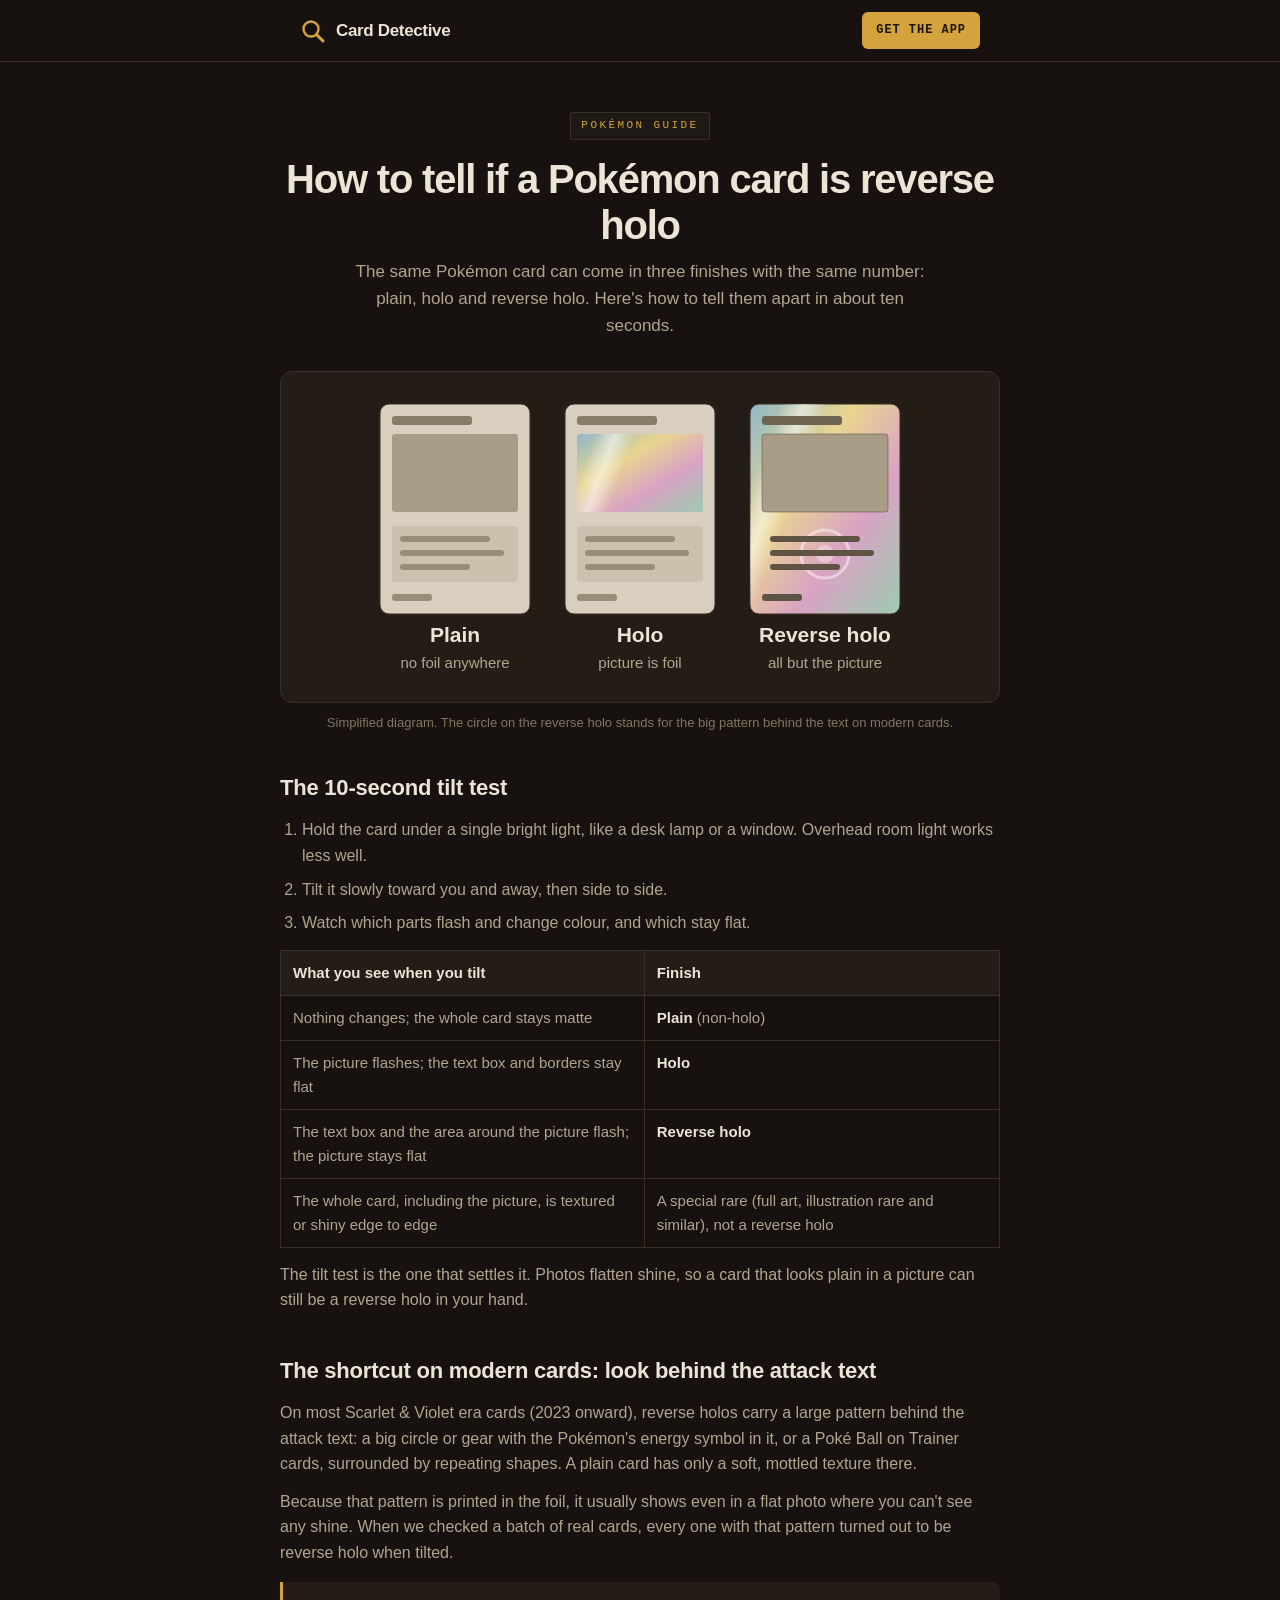
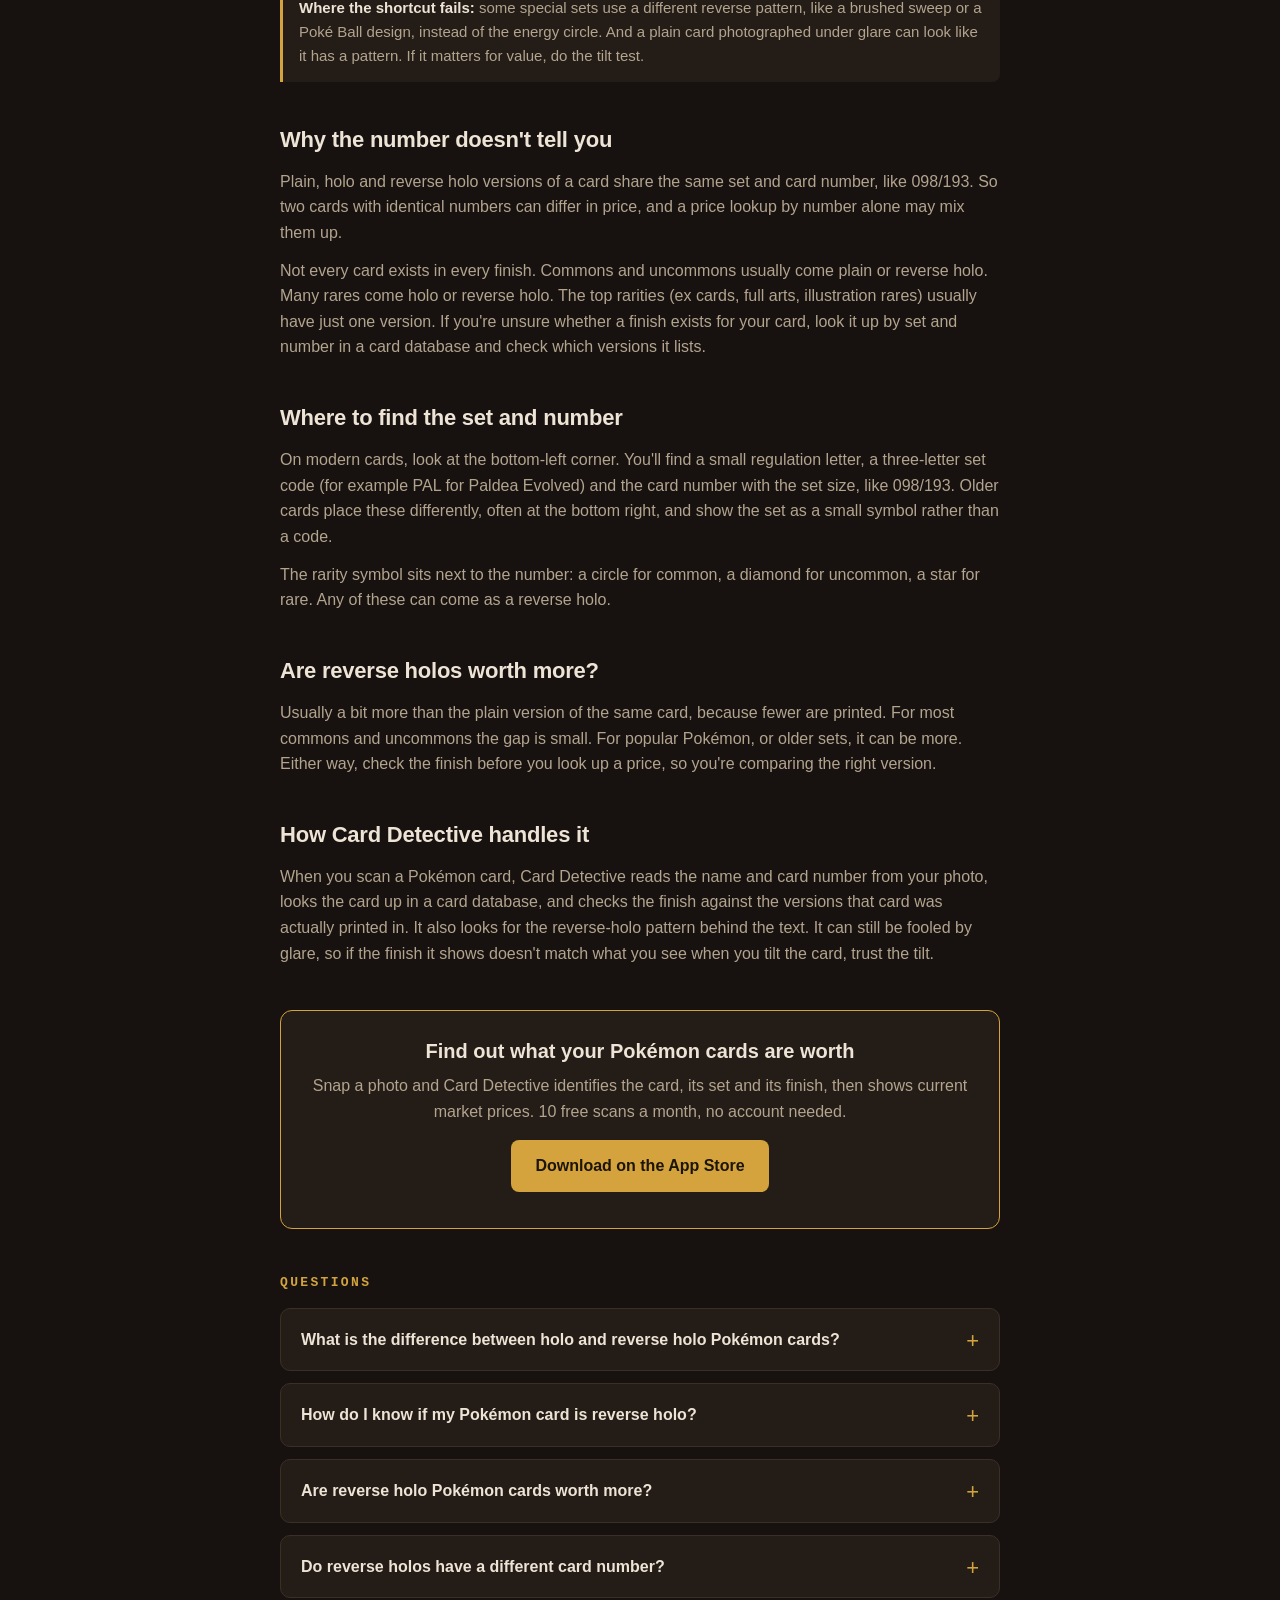
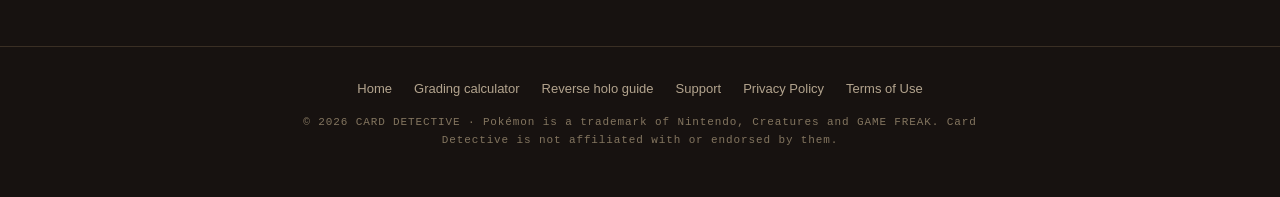
==== how-to-tell-reverse-holo-pokemon-card/index.html @ 892ae4c5 "How to tell if a Pokémon card is reverse holo: tilt test, SV-era pattern tell, finish/number guide, " ====
<!DOCTYPE html>
<html lang="en">
<head>
<meta charset="UTF-8">
<meta name="viewport" content="width=device-width, initial-scale=1.0">
<title>How to Tell if a Pokémon Card Is Reverse Holo, Holo or Non-Holo | Card Detective</title>
<meta name="description" content="Reverse holo, holo or plain? The 10-second tilt test, the pattern that gives away modern reverse holos even in a photo, and why the same card number can have three finishes.">
<link rel="canonical" href="https://carddetective.app/how-to-tell-reverse-holo-pokemon-card/">
<meta name="apple-itunes-app" content="app-id=6766113008">
<meta name="theme-color" content="#171210">
<link rel="icon" href="/favicon.svg" type="image/svg+xml">
<link rel="apple-touch-icon" href="/apple-touch-icon.png">
<meta property="og:type" content="article">
<meta property="og:title" content="How to tell if a Pokémon card is reverse holo">
<meta property="og:description" content="The tilt test, the modern reverse-holo pattern, and why it matters for value.">
<meta property="og:url" content="https://carddetective.app/how-to-tell-reverse-holo-pokemon-card/">
<meta property="og:site_name" content="Card Detective">
<meta property="og:image" content="https://carddetective.app/og.png">
<meta name="twitter:card" content="summary_large_image">
<meta name="twitter:image" content="https://carddetective.app/og.png">
<link rel="stylesheet" href="/site.css">
<script type="application/ld+json">
{
  "@context": "https://schema.org",
  "@type": "FAQPage",
  "mainEntity": [
    {
      "@type": "Question",
      "name": "What is the difference between holo and reverse holo Pokémon cards?",
      "acceptedAnswer": { "@type": "Answer", "text": "On a holo card the picture is shiny foil and the rest of the card is not. A reverse holo is the opposite: the picture is flat and the rest of the card, including the text box and borders inside the frame, is foil." }
    },
    {
      "@type": "Question",
      "name": "How do I know if my Pokémon card is reverse holo?",
      "acceptedAnswer": { "@type": "Answer", "text": "Hold it under a light and tilt it slowly. If the area around the picture shimmers and changes colour while the picture itself stays flat, it is a reverse holo. On Scarlet & Violet era cards you can often also see a large pattern, like a circle with an energy symbol or a Poké Ball, behind the attack text." }
    },
    {
      "@type": "Question",
      "name": "Are reverse holo Pokémon cards worth more?",
      "acceptedAnswer": { "@type": "Answer", "text": "Usually a little more than the plain version of the same card, because there are fewer of them. For most commons and uncommons the difference is small; for popular Pokémon it can be more. Since the number is the same, check the finish before you look up a price." }
    },
    {
      "@type": "Question",
      "name": "Do reverse holos have a different card number?",
      "acceptedAnswer": { "@type": "Answer", "text": "No. The plain, holo and reverse holo versions of a card share the same set and number, so the number alone can't tell you which one you have. You have to look at where the foil is." }
    }
  ]
}
</script>
<style>
  .wrap { max-width: 760px; }
  .lede { color: var(--ink-dim); font-size: 17px; max-width: 600px; margin: 0 auto; }
  .diagram { background: var(--bg-card); border: 1px solid var(--border); border-radius: 12px; padding: 22px 12px 18px; margin-bottom: 8px; }
  .diagram svg { display: block; width: 100%; height: auto; max-width: 560px; margin: 0 auto; }
  .diagram-note { font-size: 13px; color: var(--ink-mute); text-align: center; margin: 10px 0 36px; }
  .shine { animation: sweep 3.2s ease-in-out infinite; }
  @keyframes sweep { 0%,100% { transform: translateX(-60px); } 50% { transform: translateX(60px); } }
  @media (prefers-reduced-motion: reduce) { .shine { animation: none; } }
  .compare { width: 100%; border-collapse: collapse; margin: 14px 0; font-size: 15px; }
  .compare th, .compare td { border: 1px solid var(--border); padding: 10px 12px; text-align: left; vertical-align: top; }
  .compare th { background: var(--bg-card); color: var(--ink); font-weight: 700; }
  .compare td { color: var(--ink-dim); }
  .table-scroll { overflow-x: auto; }
  article h2 { font-size: 22px; letter-spacing: -0.01em; margin: 40px 0 12px; }
  article h2:first-child { margin-top: 0; }
  article p, article li { color: var(--ink-dim); font-size: 16px; }
  article p + p { margin-top: 12px; }
  article ol, article ul { padding-left: 22px; margin-top: 8px; }
  article li + li { margin-top: 8px; }
  article ul + p, article ol + p { margin-top: 14px; }
  article strong { color: var(--ink); }
  .callout { background: var(--bg-card); border-left: 3px solid var(--gold); border-radius: 0 8px 8px 0; padding: 14px 16px; margin: 16px 0; }
  .callout p { font-size: 15px; }
  .cta { background: var(--bg-card); border: 1px solid var(--gold); border-radius: 12px; padding: 24px 22px; text-align: center; margin: 44px 0; }
  .cta h2 { margin: 0 0 6px; font-size: 20px; }
  .cta p { color: var(--ink-dim); }
  .faq { margin-top: 14px; }
</style>
</head>
<body>
<nav aria-label="Main">
  <div class="nav-inner">
    <a class="brand" href="/" aria-label="Card Detective home">
      <svg width="26" height="26" viewBox="0 0 26 26" fill="none" aria-hidden="true">
        <circle cx="11" cy="11" r="7.5" stroke="#d4a33d" stroke-width="2.4"/>
        <line x1="16.6" y1="16.6" x2="23" y2="23" stroke="#d4a33d" stroke-width="3" stroke-linecap="round"/>
      </svg>
      Card Detective
    </a>
    <a class="nav-cta" href="https://apps.apple.com/app/apple-store/id6766113008?pt=128860059&amp;ct=web_holo_nav&amp;mt=8">GET THE APP</a>
  </div>
</nav>

<main class="wrap">
  <header class="page">
    <span class="tag">Pokémon Guide</span>
    <h1>How to tell if a Pokémon card is reverse holo</h1>
    <p class="lede">The same Pokémon card can come in three finishes with the same number: plain, holo and reverse holo. Here's how to tell them apart in about ten seconds.</p>
  </header>

  <div class="diagram">
    <svg viewBox="0 0 560 290" role="img" aria-labelledby="dg-title dg-desc">
      <title id="dg-title">Where the foil is on plain, holo and reverse holo cards</title>
      <desc id="dg-desc">Three card outlines. The plain card has no foil. The holo card has foil only in the picture window. The reverse holo card has foil everywhere except the picture window.</desc>
      <defs>
        <linearGradient id="foil" x1="0" y1="0" x2="1" y2="1">
          <stop offset="0" stop-color="#8fb8c9"/>
          <stop offset="0.35" stop-color="#e9d58f"/>
          <stop offset="0.65" stop-color="#d9a3c4"/>
          <stop offset="1" stop-color="#9ccbb0"/>
        </linearGradient>
        <linearGradient id="glint" x1="0" y1="0" x2="1" y2="0">
          <stop offset="0" stop-color="#fff" stop-opacity="0"/>
          <stop offset="0.5" stop-color="#fff" stop-opacity="0.55"/>
          <stop offset="1" stop-color="#fff" stop-opacity="0"/>
        </linearGradient>
        <clipPath id="c1"><rect x="20" y="10" width="150" height="210" rx="9"/></clipPath>
        <clipPath id="art2"><rect x="217" y="40" width="126" height="78" rx="3"/></clipPath>
        <clipPath id="c3"><rect x="390" y="10" width="150" height="210" rx="9"/></clipPath>
      </defs>
      <!-- card bodies -->
      <g font-family="-apple-system, Helvetica, Arial, sans-serif">
        <!-- 1 plain -->
        <rect x="20" y="10" width="150" height="210" rx="9" fill="#d8cfbf" stroke="#3a2f24"/>
        <rect x="32" y="40" width="126" height="78" rx="3" fill="#a99c86"/>
        <rect x="32" y="22" width="80" height="9" rx="3" fill="#8a7d68"/>
        <rect x="32" y="132" width="126" height="56" rx="3" fill="#cbc1af"/>
        <rect x="40" y="142" width="90" height="6" rx="3" fill="#9a8d77"/><rect x="40" y="156" width="104" height="6" rx="3" fill="#9a8d77"/><rect x="40" y="170" width="70" height="6" rx="3" fill="#9a8d77"/>
        <rect x="32" y="200" width="40" height="7" rx="3" fill="#9a8d77"/>
        <!-- 2 holo: art is foil -->
        <rect x="205" y="10" width="150" height="210" rx="9" fill="#d8cfbf" stroke="#3a2f24"/>
        <rect x="217" y="40" width="126" height="78" rx="3" fill="url(#foil)"/>
        <g clip-path="url(#art2)"><rect class="shine" x="250" y="30" width="40" height="100" fill="url(#glint)" transform="skewX(-20)"/></g>
        <rect x="217" y="22" width="80" height="9" rx="3" fill="#8a7d68"/>
        <rect x="217" y="132" width="126" height="56" rx="3" fill="#cbc1af"/>
        <rect x="225" y="142" width="90" height="6" rx="3" fill="#9a8d77"/><rect x="225" y="156" width="104" height="6" rx="3" fill="#9a8d77"/><rect x="225" y="170" width="70" height="6" rx="3" fill="#9a8d77"/>
        <rect x="217" y="200" width="40" height="7" rx="3" fill="#9a8d77"/>
        <!-- 3 reverse: everything but art is foil -->
        <rect x="390" y="10" width="150" height="210" rx="9" fill="url(#foil)" stroke="#3a2f24"/>
        <g clip-path="url(#c3)"><rect class="shine" x="425" y="0" width="46" height="240" fill="url(#glint)" transform="skewX(-20)"/></g>
        <circle cx="465" cy="160" r="24" fill="none" stroke="#fff" stroke-opacity="0.45" stroke-width="3"/>
        <circle cx="465" cy="160" r="9" fill="#fff" fill-opacity="0.35"/>
        <rect x="402" y="40" width="126" height="78" rx="3" fill="#a99c86" stroke="#3a2f24" stroke-opacity="0.4"/>
        <rect x="402" y="22" width="80" height="9" rx="3" fill="#6f6352"/>
        <rect x="410" y="142" width="90" height="6" rx="3" fill="#5f5444"/><rect x="410" y="156" width="104" height="6" rx="3" fill="#5f5444"/><rect x="410" y="170" width="70" height="6" rx="3" fill="#5f5444"/>
        <rect x="402" y="200" width="40" height="7" rx="3" fill="#5f5444"/>
        <!-- labels -->
        <text x="95" y="248" text-anchor="middle" font-size="21" font-weight="700" fill="#ede4d6">Plain</text>
        <text x="95" y="274" text-anchor="middle" font-size="15" fill="#b3a48e">no foil anywhere</text>
        <text x="280" y="248" text-anchor="middle" font-size="21" font-weight="700" fill="#ede4d6">Holo</text>
        <text x="280" y="274" text-anchor="middle" font-size="15" fill="#b3a48e">picture is foil</text>
        <text x="465" y="248" text-anchor="middle" font-size="21" font-weight="700" fill="#ede4d6">Reverse holo</text>
        <text x="465" y="274" text-anchor="middle" font-size="15" fill="#b3a48e">all but the picture</text>
      </g>
    </svg>
  </div>
  <p class="diagram-note">Simplified diagram. The circle on the reverse holo stands for the big pattern behind the text on modern cards.</p>

  <article>
    <h2>The 10-second tilt test</h2>
    <ol>
      <li>Hold the card under a single bright light, like a desk lamp or a window. Overhead room light works less well.</li>
      <li>Tilt it slowly toward you and away, then side to side.</li>
      <li>Watch which parts flash and change colour, and which stay flat.</li>
    </ol>
    <div class="table-scroll">
      <table class="compare">
        <thead><tr><th>What you see when you tilt</th><th>Finish</th></tr></thead>
        <tbody>
          <tr><td>Nothing changes; the whole card stays matte</td><td><strong>Plain</strong> (non-holo)</td></tr>
          <tr><td>The picture flashes; the text box and borders stay flat</td><td><strong>Holo</strong></td></tr>
          <tr><td>The text box and the area around the picture flash; the picture stays flat</td><td><strong>Reverse holo</strong></td></tr>
          <tr><td>The whole card, including the picture, is textured or shiny edge to edge</td><td>A special rare (full art, illustration rare and similar), not a reverse holo</td></tr>
        </tbody>
      </table>
    </div>
    <p>The tilt test is the one that settles it. Photos flatten shine, so a card that looks plain in a picture can still be a reverse holo in your hand.</p>

    <h2>The shortcut on modern cards: look behind the attack text</h2>
    <p>On most Scarlet &amp; Violet era cards (2023 onward), reverse holos carry a large pattern behind the attack text: a big circle or gear with the Pokémon's energy symbol in it, or a Poké Ball on Trainer cards, surrounded by repeating shapes. A plain card has only a soft, mottled texture there.</p>
    <p>Because that pattern is printed in the foil, it usually shows even in a flat photo where you can't see any shine. When we checked a batch of real cards, every one with that pattern turned out to be reverse holo when tilted.</p>
    <div class="callout">
      <p><strong>Where the shortcut fails:</strong> some special sets use a different reverse pattern, like a brushed sweep or a Poké Ball design, instead of the energy circle. And a plain card photographed under glare can look like it has a pattern. If it matters for value, do the tilt test.</p>
    </div>

    <h2>Why the number doesn't tell you</h2>
    <p>Plain, holo and reverse holo versions of a card share the same set and card number, like 098/193. So two cards with identical numbers can differ in price, and a price lookup by number alone may mix them up.</p>
    <p>Not every card exists in every finish. Commons and uncommons usually come plain or reverse holo. Many rares come holo or reverse holo. The top rarities (ex cards, full arts, illustration rares) usually have just one version. If you're unsure whether a finish exists for your card, look it up by set and number in a card database and check which versions it lists.</p>

    <h2>Where to find the set and number</h2>
    <p>On modern cards, look at the bottom-left corner. You'll find a small regulation letter, a three-letter set code (for example PAL for Paldea Evolved) and the card number with the set size, like 098/193. Older cards place these differently, often at the bottom right, and show the set as a small symbol rather than a code.</p>
    <p>The rarity symbol sits next to the number: a circle for common, a diamond for uncommon, a star for rare. Any of these can come as a reverse holo.</p>

    <h2>Are reverse holos worth more?</h2>
    <p>Usually a bit more than the plain version of the same card, because fewer are printed. For most commons and uncommons the gap is small. For popular Pokémon, or older sets, it can be more. Either way, check the finish before you look up a price, so you're comparing the right version.</p>

    <h2>How Card Detective handles it</h2>
    <p>When you scan a Pokémon card, Card Detective reads the name and card number from your photo, looks the card up in a card database, and checks the finish against the versions that card was actually printed in. It also looks for the reverse-holo pattern behind the text. It can still be fooled by glare, so if the finish it shows doesn't match what you see when you tilt the card, trust the tilt.</p>
  </article>

  <div class="cta">
    <h2>Find out what your Pokémon cards are worth</h2>
    <p>Snap a photo and Card Detective identifies the card, its set and its finish, then shows current market prices. 10 free scans a month, no account needed.</p>
    <a class="btn" href="https://apps.apple.com/app/apple-store/id6766113008?pt=128860059&amp;ct=web_holo_page&amp;mt=8">Download on the App Store</a>
  </div>

  <h2 class="sec">Questions</h2>
  <div class="faq">
    <details>
      <summary>What is the difference between holo and reverse holo Pokémon cards?</summary>
      <div class="a"><p>On a holo card the picture is shiny foil and the rest of the card is not. A reverse holo is the opposite: the picture is flat and the rest of the card, including the text box and borders inside the frame, is foil.</p></div>
    </details>
    <details>
      <summary>How do I know if my Pokémon card is reverse holo?</summary>
      <div class="a"><p>Hold it under a light and tilt it slowly. If the area around the picture shimmers and changes colour while the picture itself stays flat, it is a reverse holo. On Scarlet &amp; Violet era cards you can often also see a large pattern, like a circle with an energy symbol or a Poké Ball, behind the attack text.</p></div>
    </details>
    <details>
      <summary>Are reverse holo Pokémon cards worth more?</summary>
      <div class="a"><p>Usually a little more than the plain version of the same card, because there are fewer of them. For most commons and uncommons the difference is small; for popular Pokémon it can be more. Since the number is the same, check the finish before you look up a price.</p></div>
    </details>
    <details>
      <summary>Do reverse holos have a different card number?</summary>
      <div class="a"><p>No. The plain, holo and reverse holo versions of a card share the same set and number, so the number alone can't tell you which one you have. You have to look at where the foil is.</p></div>
    </details>
  </div>
</main>

<footer>
  <div class="wrap">
    <div class="foot-links">
      <a href="/">Home</a>
      <a href="/should-i-grade-my-card/">Grading calculator</a>
      <a href="/how-to-tell-reverse-holo-pokemon-card/">Reverse holo guide</a>
      <a href="/support/">Support</a>
      <a href="/privacy/">Privacy Policy</a>
      <a href="https://www.apple.com/legal/internet-services/itunes/dev/stdeula/">Terms of Use</a>
    </div>
    <p class="copyright">© 2026 CARD DETECTIVE · Pokémon is a trademark of Nintendo, Creatures and GAME FREAK. Card Detective is not affiliated with or endorsed by them.</p>
  </div>
</footer>
</body>
</html>
---- site.css ----
/* Shared by index.html (support) and privacy.html. Colours and type match the
   landing page (bchris97.github.io/card-detective-web) and the app. */
:root {
  --bg: #171210;
  --bg-raised: #1f1915;
  --bg-card: #241d17;
  --border: #3a2f24;
  --ink: #ede4d6;
  --ink-dim: #b3a48e;
  --ink-mute: #83755f;
  --gold: #d4a33d;
  --gold-bright: #eec25e;
  --mono: "SF Mono", "Menlo", "Consolas", "Liberation Mono", monospace;
  --sans: -apple-system, BlinkMacSystemFont, "Segoe UI", Roboto, Helvetica, Arial, sans-serif;
}
* { margin: 0; padding: 0; box-sizing: border-box; }
body {
  background: var(--bg);
  color: var(--ink);
  font-family: var(--sans);
  line-height: 1.6;
  -webkit-font-smoothing: antialiased;
}
a { color: var(--gold-bright); }
a:focus-visible, summary:focus-visible {
  outline: 3px solid var(--gold-bright);
  outline-offset: 3px;
  border-radius: 4px;
}
.wrap { max-width: 720px; margin: 0 auto; padding: 0 20px; }

/* Nav */
nav { border-bottom: 1px solid var(--border); background: rgba(23, 18, 16, 0.92); }
.nav-inner {
  display: flex; align-items: center; justify-content: space-between;
  padding: 12px 20px; max-width: 720px; margin: 0 auto;
}
.brand {
  display: flex; align-items: center; gap: 10px; font-weight: 800;
  letter-spacing: -0.02em; color: var(--ink); text-decoration: none; font-size: 17px;
}
.nav-cta {
  font-family: var(--mono); font-size: 12px; letter-spacing: 0.08em;
  background: var(--gold); color: #1c1508; text-decoration: none;
  padding: 9px 14px; border-radius: 6px; font-weight: 700; white-space: nowrap;
}
.nav-cta:hover { background: var(--gold-bright); }

/* Page header */
header.page { padding: 48px 0 32px; text-align: center; }
.tag {
  font-family: var(--mono); font-size: 11px; letter-spacing: 0.22em; text-transform: uppercase;
  color: var(--gold); border: 1px solid var(--border); background: var(--bg-raised);
  padding: 4px 10px; display: inline-block; border-radius: 2px;
}
header.page h1 { font-size: clamp(28px, 6vw, 40px); font-weight: 800; letter-spacing: -0.03em; line-height: 1.15; margin: 16px 0 10px; }
header.page p { color: var(--ink-dim); font-size: 17px; }
header.page p.updated { font-family: var(--mono); font-size: 12px; color: var(--ink-mute); letter-spacing: 0.06em; }

/* Contact card */
.contact {
  background: var(--bg-card); border: 1px solid var(--border); border-radius: 12px;
  padding: 24px 22px; text-align: center; margin-bottom: 40px;
}
.contact h2 { font-size: 19px; margin-bottom: 6px; }
.contact p { color: var(--ink-dim); font-size: 15px; }
.btn {
  display: inline-block; margin: 16px 0 12px; background: var(--gold); color: #1c1508;
  text-decoration: none; font-weight: 800; padding: 13px 24px; border-radius: 8px; font-size: 16px;
}
.btn:hover { background: var(--gold-bright); }
.address { font-family: var(--mono); font-size: 13px; color: var(--ink-mute); word-break: break-all; }

/* Section headings */
h2.sec {
  font-size: 13px; font-family: var(--mono); letter-spacing: 0.18em; text-transform: uppercase;
  color: var(--gold); margin: 0 0 14px;
}

/* FAQ */
.faq details { border: 1px solid var(--border); background: var(--bg-card); border-radius: 10px; margin-bottom: 12px; }
.faq summary {
  cursor: pointer; padding: 18px 44px 18px 20px; font-weight: 700; font-size: 16px;
  list-style: none; position: relative;
}
.faq summary::-webkit-details-marker { display: none; }
.faq summary::after { content: "+"; position: absolute; right: 20px; top: 14px; color: var(--gold); font-size: 22px; font-weight: 400; }
.faq details[open] summary::after { content: "–"; }
.faq .a { padding: 0 20px 18px; color: var(--ink-dim); font-size: 15px; }
.faq .a p + p { margin-top: 10px; }

/* Policy text */
.policy section {
  background: var(--bg-card); border: 1px solid var(--border); border-radius: 10px;
  padding: 22px 22px 18px; margin-bottom: 14px;
}
.policy h2 { font-size: 18px; margin-bottom: 10px; letter-spacing: -0.01em; }
.policy h3 { font-size: 15px; margin: 14px 0 4px; color: var(--ink); }
.policy p, .policy li { color: var(--ink-dim); font-size: 15px; }
.policy p + p { margin-top: 10px; }
.policy ul { padding-left: 20px; margin-top: 6px; }
.policy li + li { margin-top: 6px; }
.policy strong { color: var(--ink); }

/* Footer */
footer { border-top: 1px solid var(--border); margin-top: 48px; padding: 32px 0 48px; text-align: center; }
.foot-links { display: flex; gap: 22px; justify-content: center; flex-wrap: wrap; margin-bottom: 14px; }
.foot-links a { color: var(--ink-dim); font-size: 13px; text-decoration: none; }
.foot-links a:hover { color: var(--gold-bright); text-decoration: underline; }
.copyright { font-family: var(--mono); font-size: 11px; color: var(--ink-mute); letter-spacing: 0.08em; }
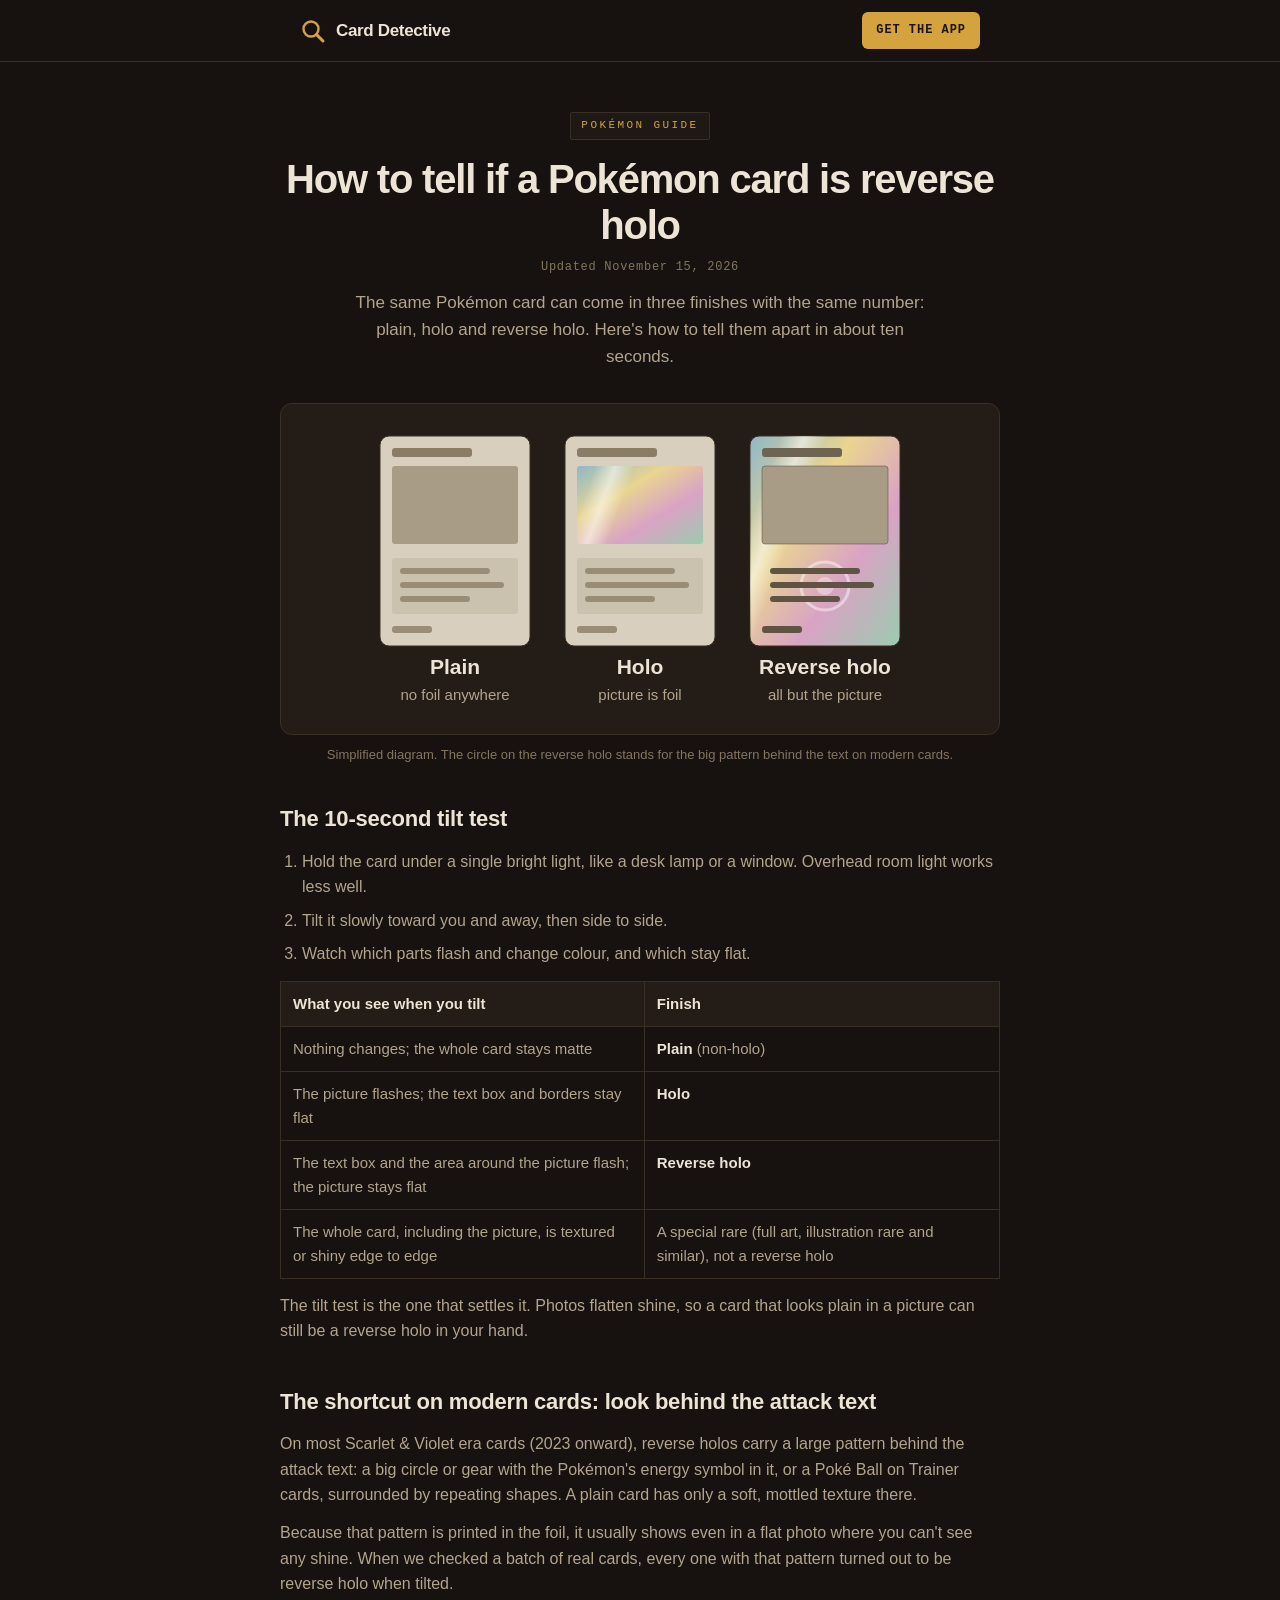
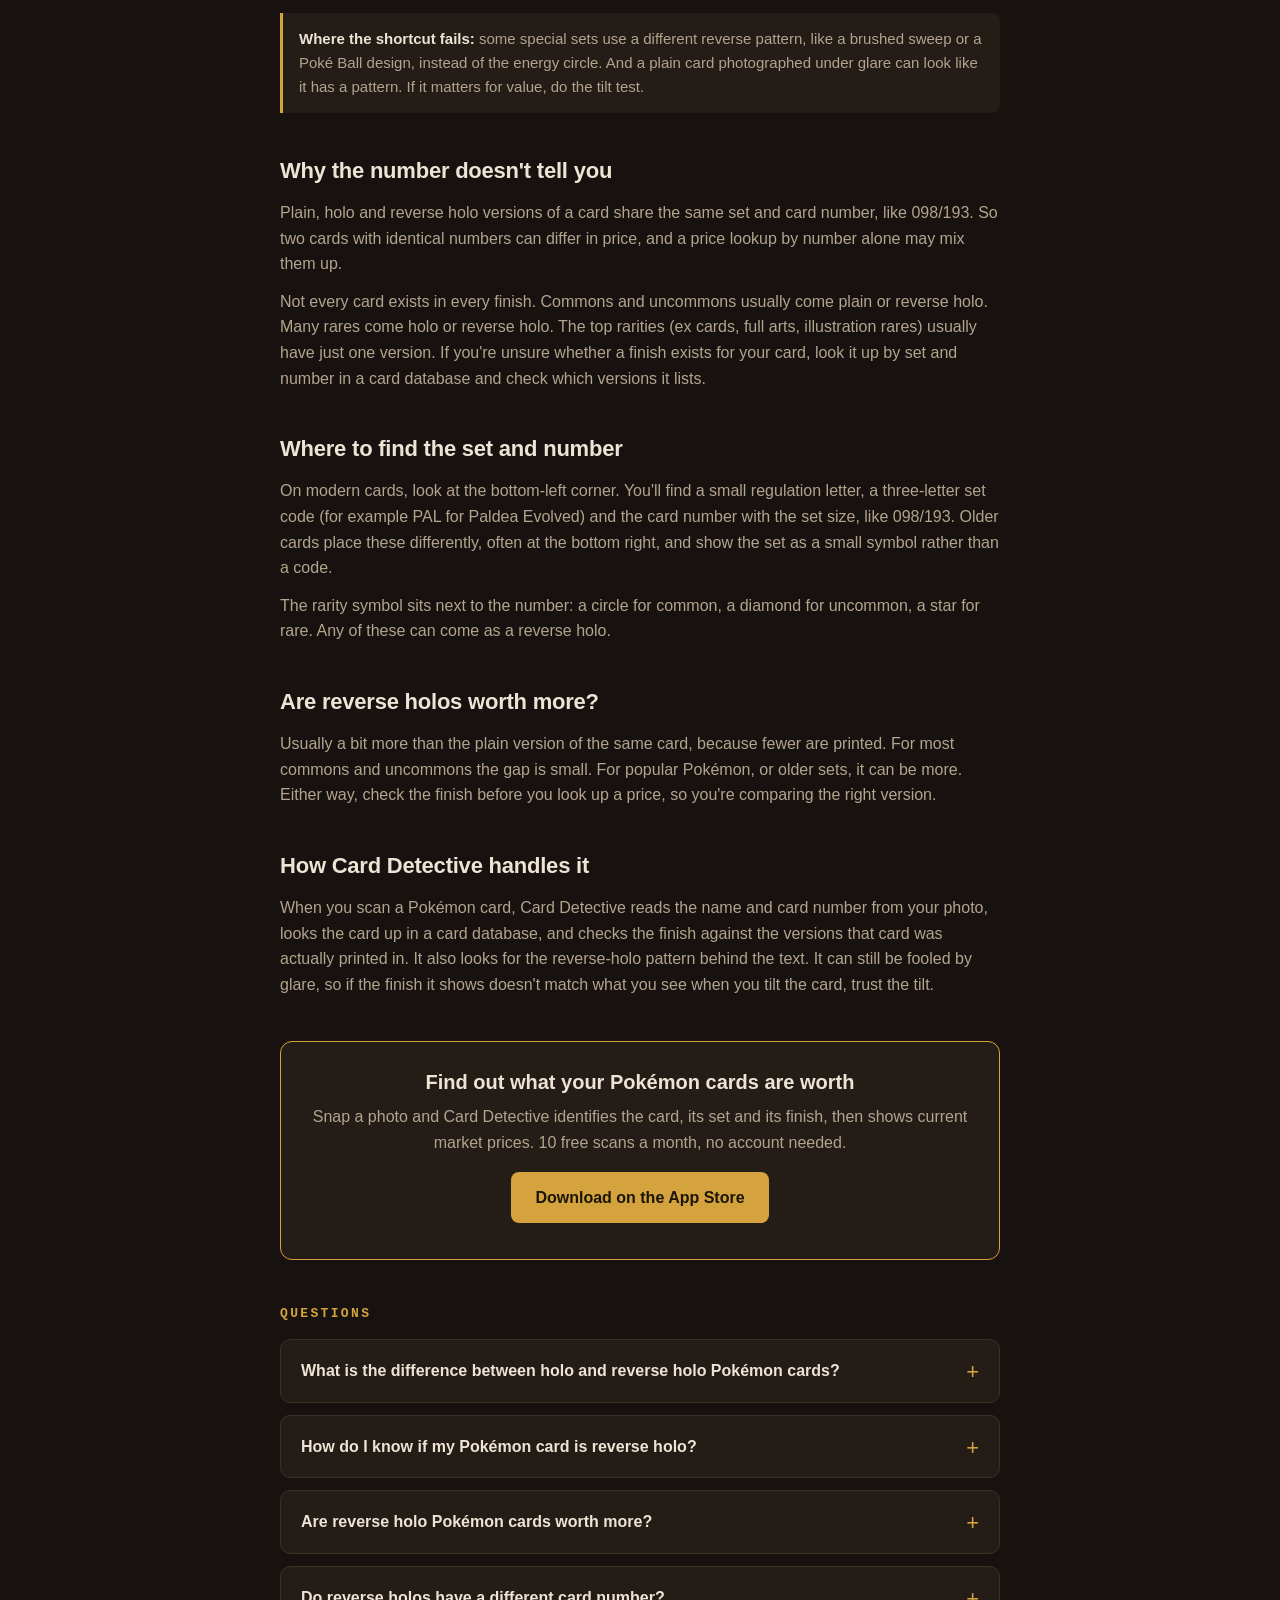
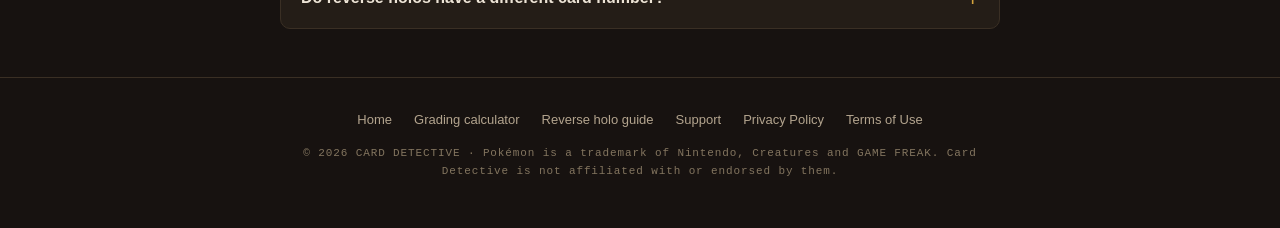
==== commit f62a5445: "SEO: titles <=60 chars, descriptions <=158, Article + Breadcrumb schema and visible updated dates on" ====
--- a/how-to-tell-reverse-holo-pokemon-card/index.html
+++ b/how-to-tell-reverse-holo-pokemon-card/index.html
@@ -3,8 +3,8 @@
 <head>
 <meta charset="UTF-8">
 <meta name="viewport" content="width=device-width, initial-scale=1.0">
-<title>How to Tell if a Pokémon Card Is Reverse Holo, Holo or Non-Holo | Card Detective</title>
-<meta name="description" content="Reverse holo, holo or plain? The 10-second tilt test, the pattern that gives away modern reverse holos even in a photo, and why the same card number can have three finishes.">
+<title>How to Tell If a Pokémon Card Is Reverse Holo or Holo</title>
+<meta name="description" content="Reverse holo, holo or plain? The 10-second tilt test, the pattern that gives away modern reverse holos in a photo, and why the card number can't tell you.">
 <link rel="canonical" href="https://carddetective.app/how-to-tell-reverse-holo-pokemon-card/">
 <meta name="apple-itunes-app" content="app-id=6766113008">
 <meta name="theme-color" content="#171210">
@@ -19,6 +19,30 @@
 <meta name="twitter:card" content="summary_large_image">
 <meta name="twitter:image" content="https://carddetective.app/og.png">
 <link rel="stylesheet" href="/site.css">
+<script type="application/ld+json">
+{
+  "@context": "https://schema.org",
+  "@type": "Article",
+  "headline": "How to tell if a Pokémon card is reverse holo",
+  "description": "Reverse holo, holo or plain? The 10-second tilt test, the pattern that gives away modern reverse holos in a photo, and why the card number can’t tell you.",
+  "image": "https://carddetective.app/og.png",
+  "datePublished": "2026-11-15",
+  "dateModified": "2026-11-15",
+  "mainEntityOfPage": "https://carddetective.app/how-to-tell-reverse-holo-pokemon-card/",
+  "author": { "@type": "Organization", "name": "Card Detective", "url": "https://carddetective.app/" },
+  "publisher": { "@type": "Organization", "name": "Card Detective", "url": "https://carddetective.app/", "logo": { "@type": "ImageObject", "url": "https://carddetective.app/apple-touch-icon.png" } }
+}
+</script>
+<script type="application/ld+json">
+{
+  "@context": "https://schema.org",
+  "@type": "BreadcrumbList",
+  "itemListElement": [
+    { "@type": "ListItem", "position": 1, "name": "Card Detective", "item": "https://carddetective.app/" },
+    { "@type": "ListItem", "position": 2, "name": "How to tell if a Pokémon card is reverse holo", "item": "https://carddetective.app/how-to-tell-reverse-holo-pokemon-card/" }
+  ]
+}
+</script>
 <script type="application/ld+json">
 {
   "@context": "https://schema.org",
@@ -95,7 +119,8 @@
   <header class="page">
     <span class="tag">Pokémon Guide</span>
     <h1>How to tell if a Pokémon card is reverse holo</h1>
-    <p class="lede">The same Pokémon card can come in three finishes with the same number: plain, holo and reverse holo. Here's how to tell them apart in about ten seconds.</p>
+    <p class="updated">Updated November 15, 2026</p>
+    <p class="lede" style="margin-top:12px">The same Pokémon card can come in three finishes with the same number: plain, holo and reverse holo. Here's how to tell them apart in about ten seconds.</p>
   </header>
 
   <div class="diagram">
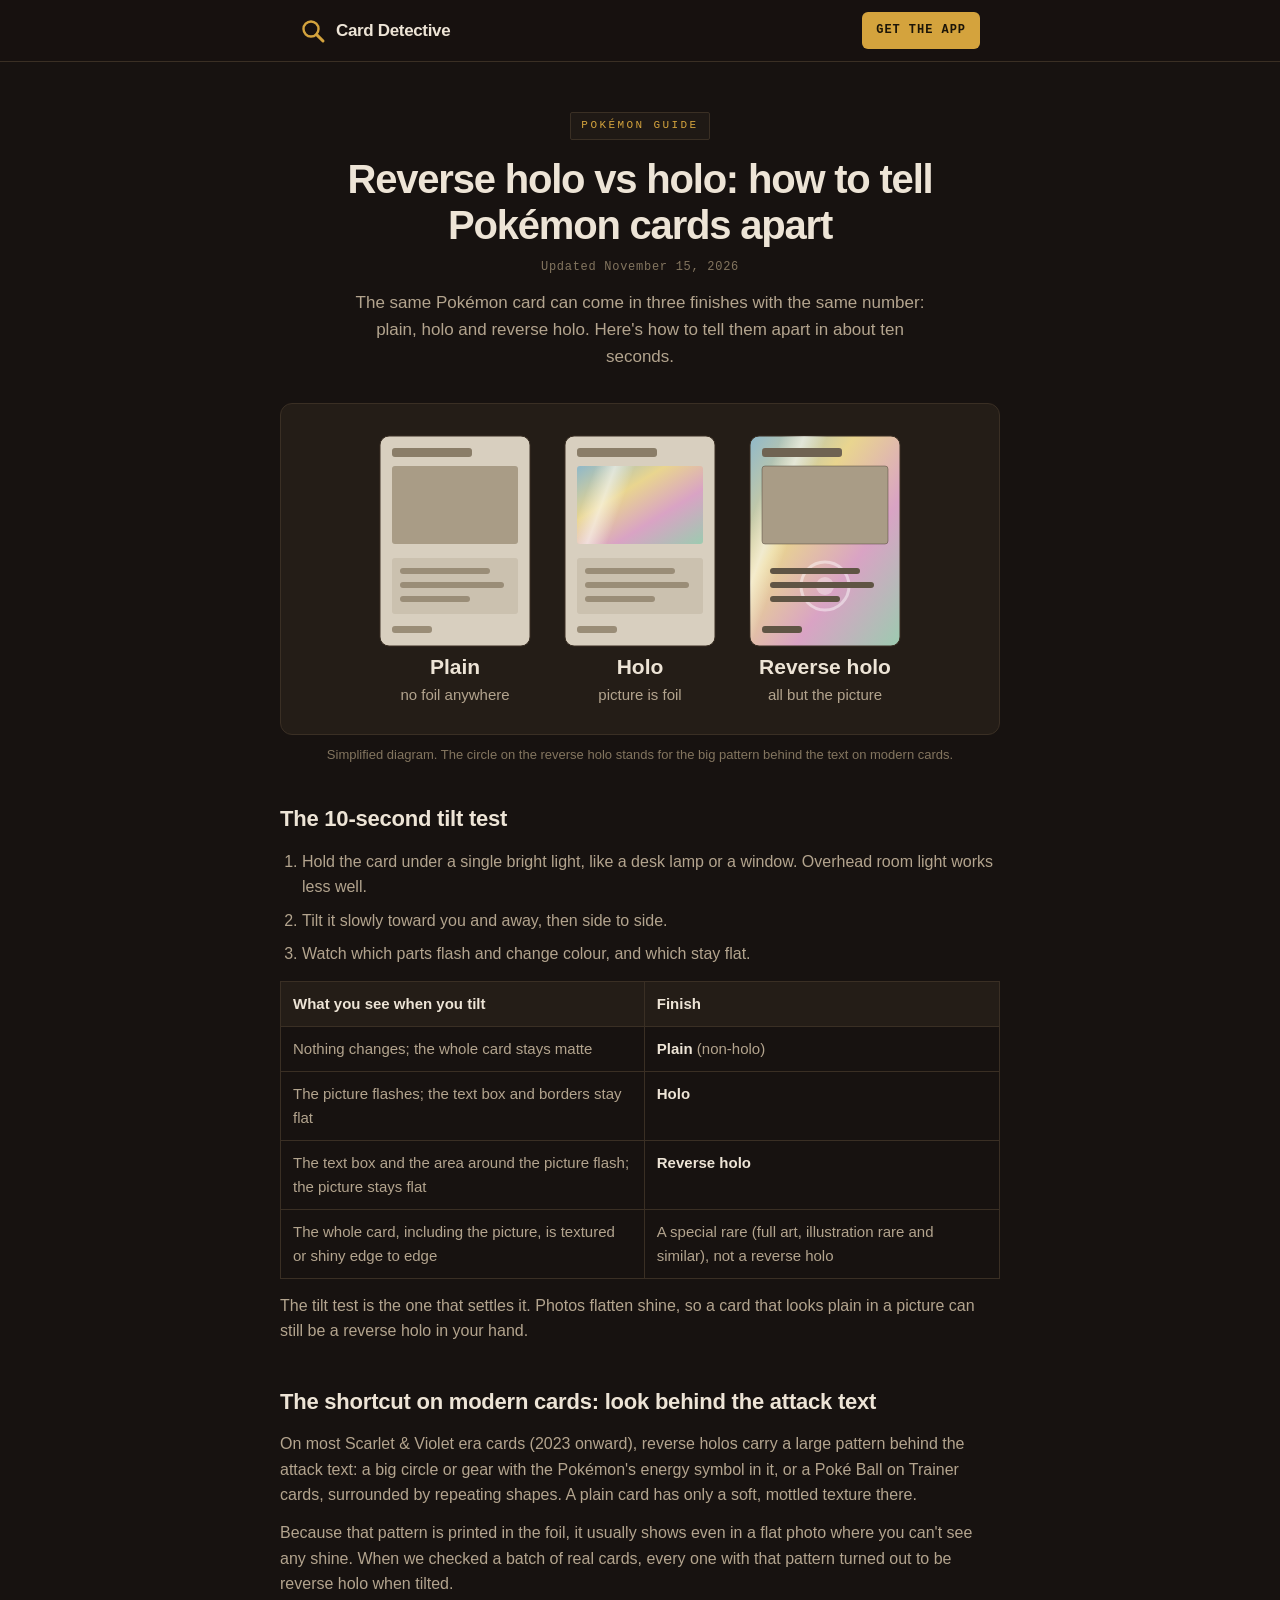
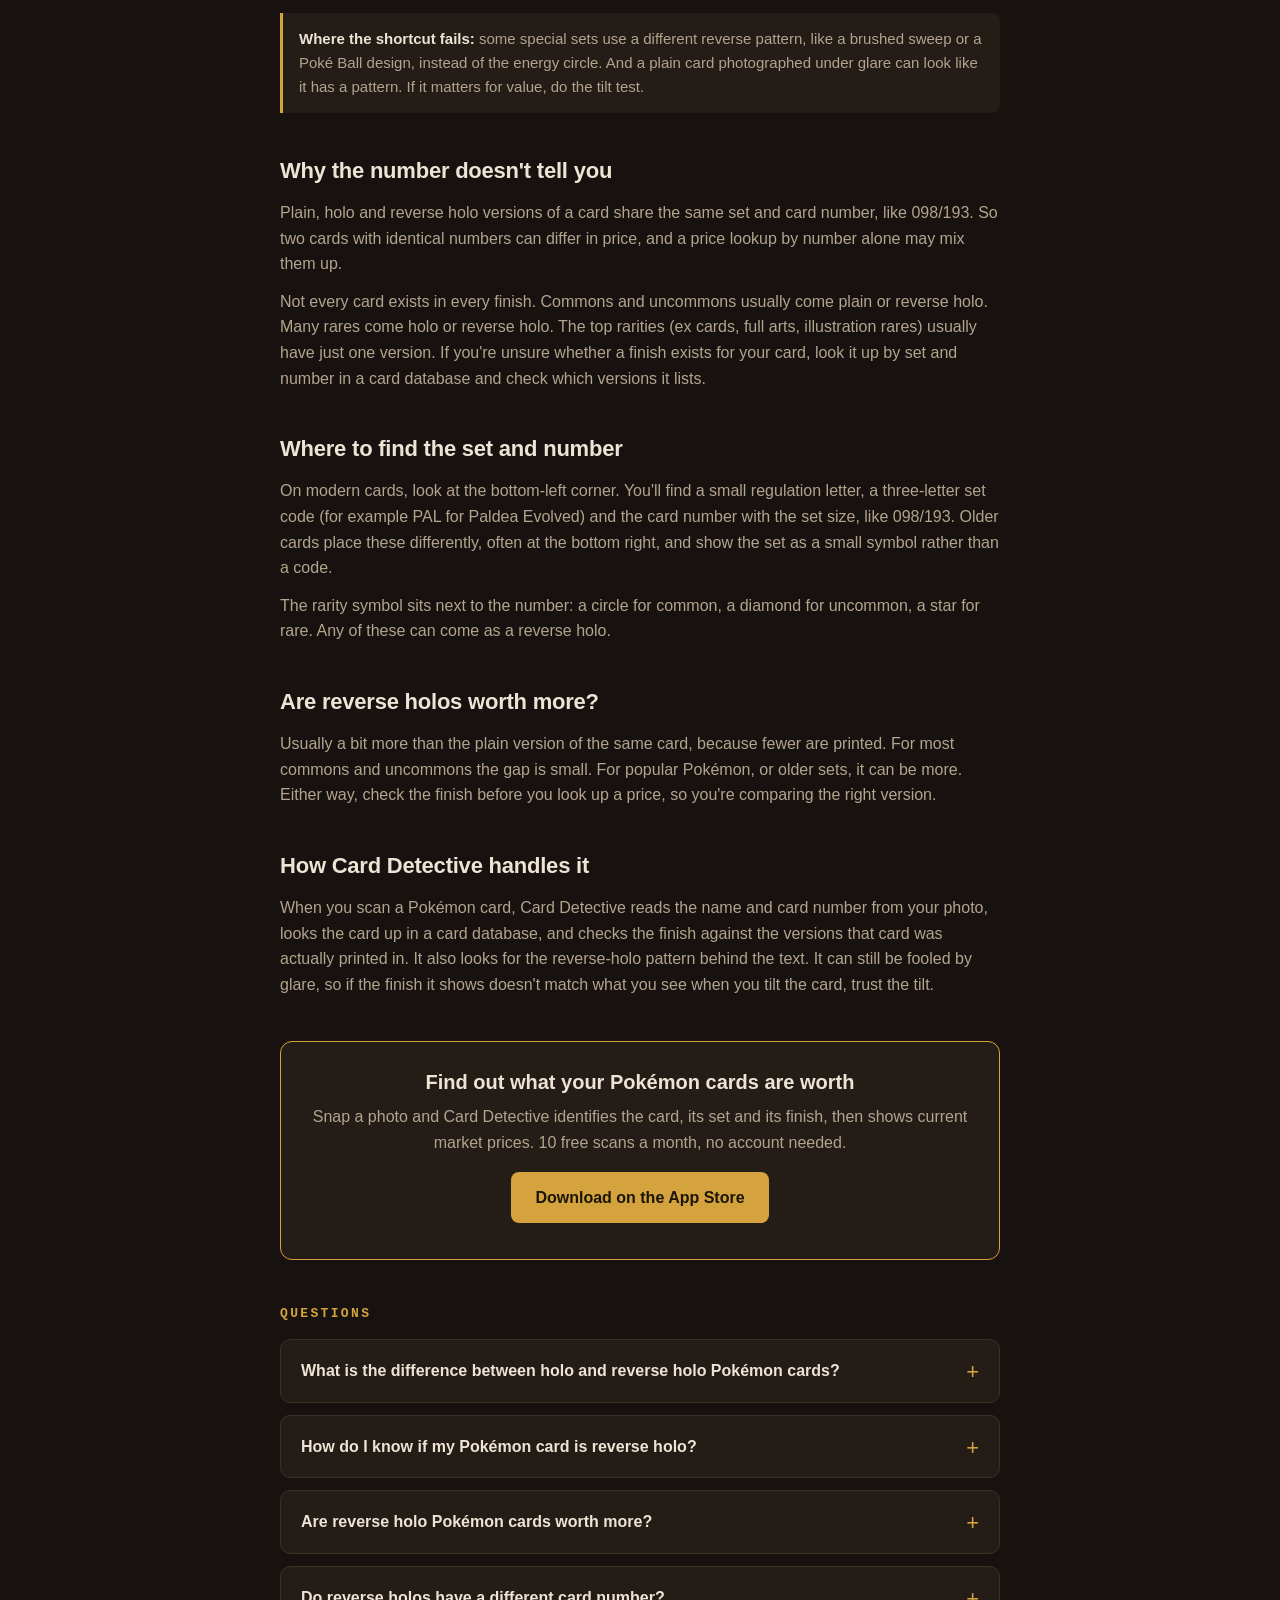
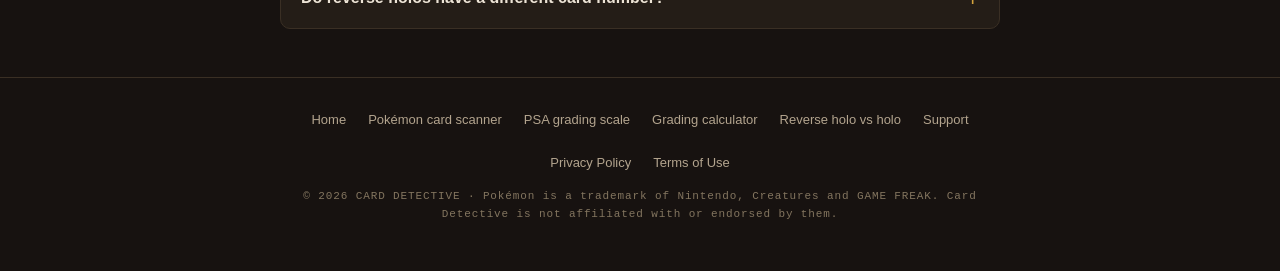
==== commit dc37e678: "Pokémon card scanner + PSA grading scale pages; reverse holo vs holo retitle; PSA-led grading title;" ====
--- a/how-to-tell-reverse-holo-pokemon-card/index.html
+++ b/how-to-tell-reverse-holo-pokemon-card/index.html
@@ -3,15 +3,15 @@
 <head>
 <meta charset="UTF-8">
 <meta name="viewport" content="width=device-width, initial-scale=1.0">
-<title>How to Tell If a Pokémon Card Is Reverse Holo or Holo</title>
-<meta name="description" content="Reverse holo, holo or plain? The 10-second tilt test, the pattern that gives away modern reverse holos in a photo, and why the card number can't tell you.">
+<title>Reverse Holo vs Holo: How to Tell Pokémon Cards Apart</title>
+<meta name="description" content="Reverse holo vs holo vs plain? The 10-second tilt test, the pattern that gives away modern reverse holos in a photo, and why the card number can't tell you.">
 <link rel="canonical" href="https://carddetective.app/how-to-tell-reverse-holo-pokemon-card/">
 <meta name="apple-itunes-app" content="app-id=6766113008">
 <meta name="theme-color" content="#171210">
 <link rel="icon" href="/favicon.svg" type="image/svg+xml">
 <link rel="apple-touch-icon" href="/apple-touch-icon.png">
 <meta property="og:type" content="article">
-<meta property="og:title" content="How to tell if a Pokémon card is reverse holo">
+<meta property="og:title" content="Reverse holo vs holo: how to tell Pokémon cards apart">
 <meta property="og:description" content="The tilt test, the modern reverse-holo pattern, and why it matters for value.">
 <meta property="og:url" content="https://carddetective.app/how-to-tell-reverse-holo-pokemon-card/">
 <meta property="og:site_name" content="Card Detective">
@@ -23,7 +23,7 @@
 {
   "@context": "https://schema.org",
   "@type": "Article",
-  "headline": "How to tell if a Pokémon card is reverse holo",
+  "headline": "Reverse holo vs holo: how to tell Pokémon cards apart",
   "description": "Reverse holo, holo or plain? The 10-second tilt test, the pattern that gives away modern reverse holos in a photo, and why the card number can’t tell you.",
   "image": "https://carddetective.app/og.png",
   "datePublished": "2026-11-15",
@@ -39,7 +39,7 @@
   "@type": "BreadcrumbList",
   "itemListElement": [
     { "@type": "ListItem", "position": 1, "name": "Card Detective", "item": "https://carddetective.app/" },
-    { "@type": "ListItem", "position": 2, "name": "How to tell if a Pokémon card is reverse holo", "item": "https://carddetective.app/how-to-tell-reverse-holo-pokemon-card/" }
+    { "@type": "ListItem", "position": 2, "name": "Reverse holo vs holo", "item": "https://carddetective.app/how-to-tell-reverse-holo-pokemon-card/" }
   ]
 }
 </script>
@@ -118,7 +118,7 @@
 <main class="wrap">
   <header class="page">
     <span class="tag">Pokémon Guide</span>
-    <h1>How to tell if a Pokémon card is reverse holo</h1>
+    <h1>Reverse holo vs holo: how to tell Pokémon cards apart</h1>
     <p class="updated">Updated November 15, 2026</p>
     <p class="lede" style="margin-top:12px">The same Pokémon card can come in three finishes with the same number: plain, holo and reverse holo. Here's how to tell them apart in about ten seconds.</p>
   </header>
@@ -254,8 +254,10 @@
   <div class="wrap">
     <div class="foot-links">
       <a href="/">Home</a>
+      <a href="/pokemon-card-scanner/">Pokémon card scanner</a>
+      <a href="/psa-grading-scale/">PSA grading scale</a>
       <a href="/should-i-grade-my-card/">Grading calculator</a>
-      <a href="/how-to-tell-reverse-holo-pokemon-card/">Reverse holo guide</a>
+      <a href="/how-to-tell-reverse-holo-pokemon-card/">Reverse holo vs holo</a>
       <a href="/support/">Support</a>
       <a href="/privacy/">Privacy Policy</a>
       <a href="https://www.apple.com/legal/internet-services/itunes/dev/stdeula/">Terms of Use</a>
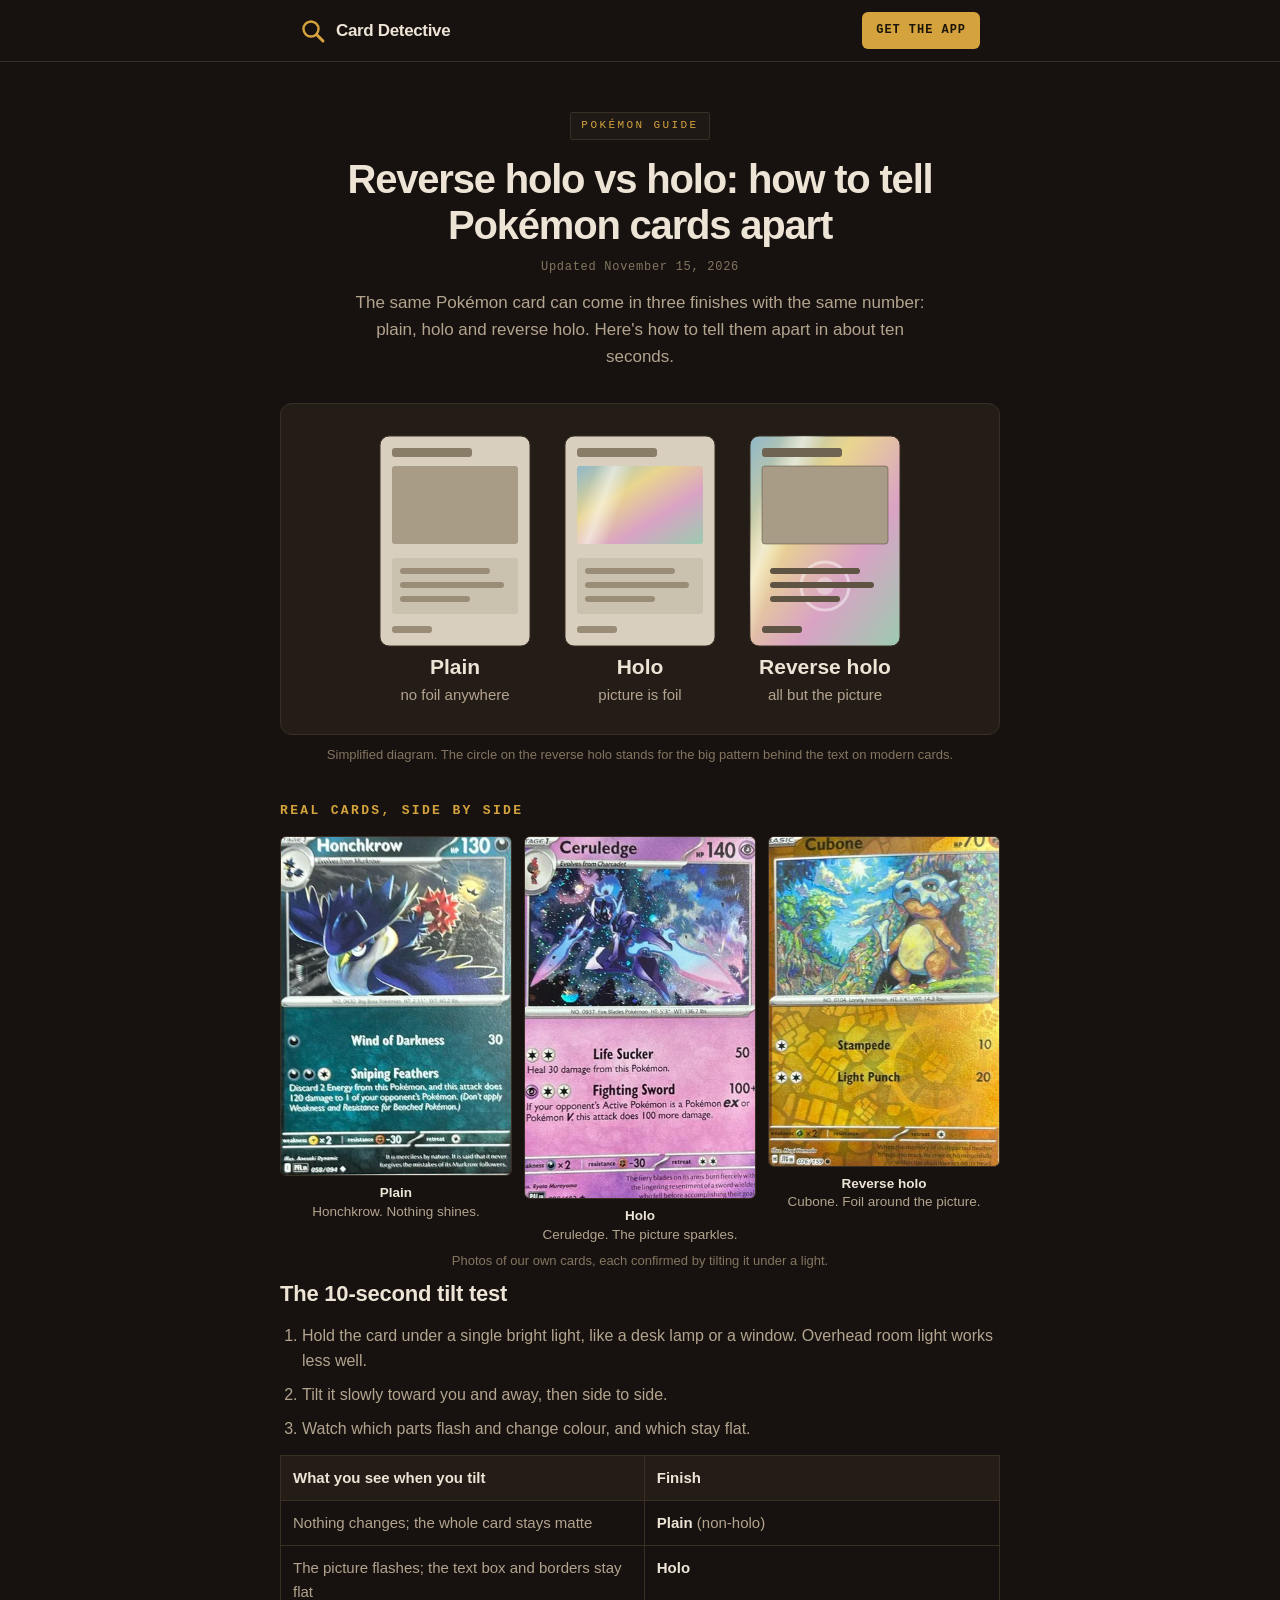
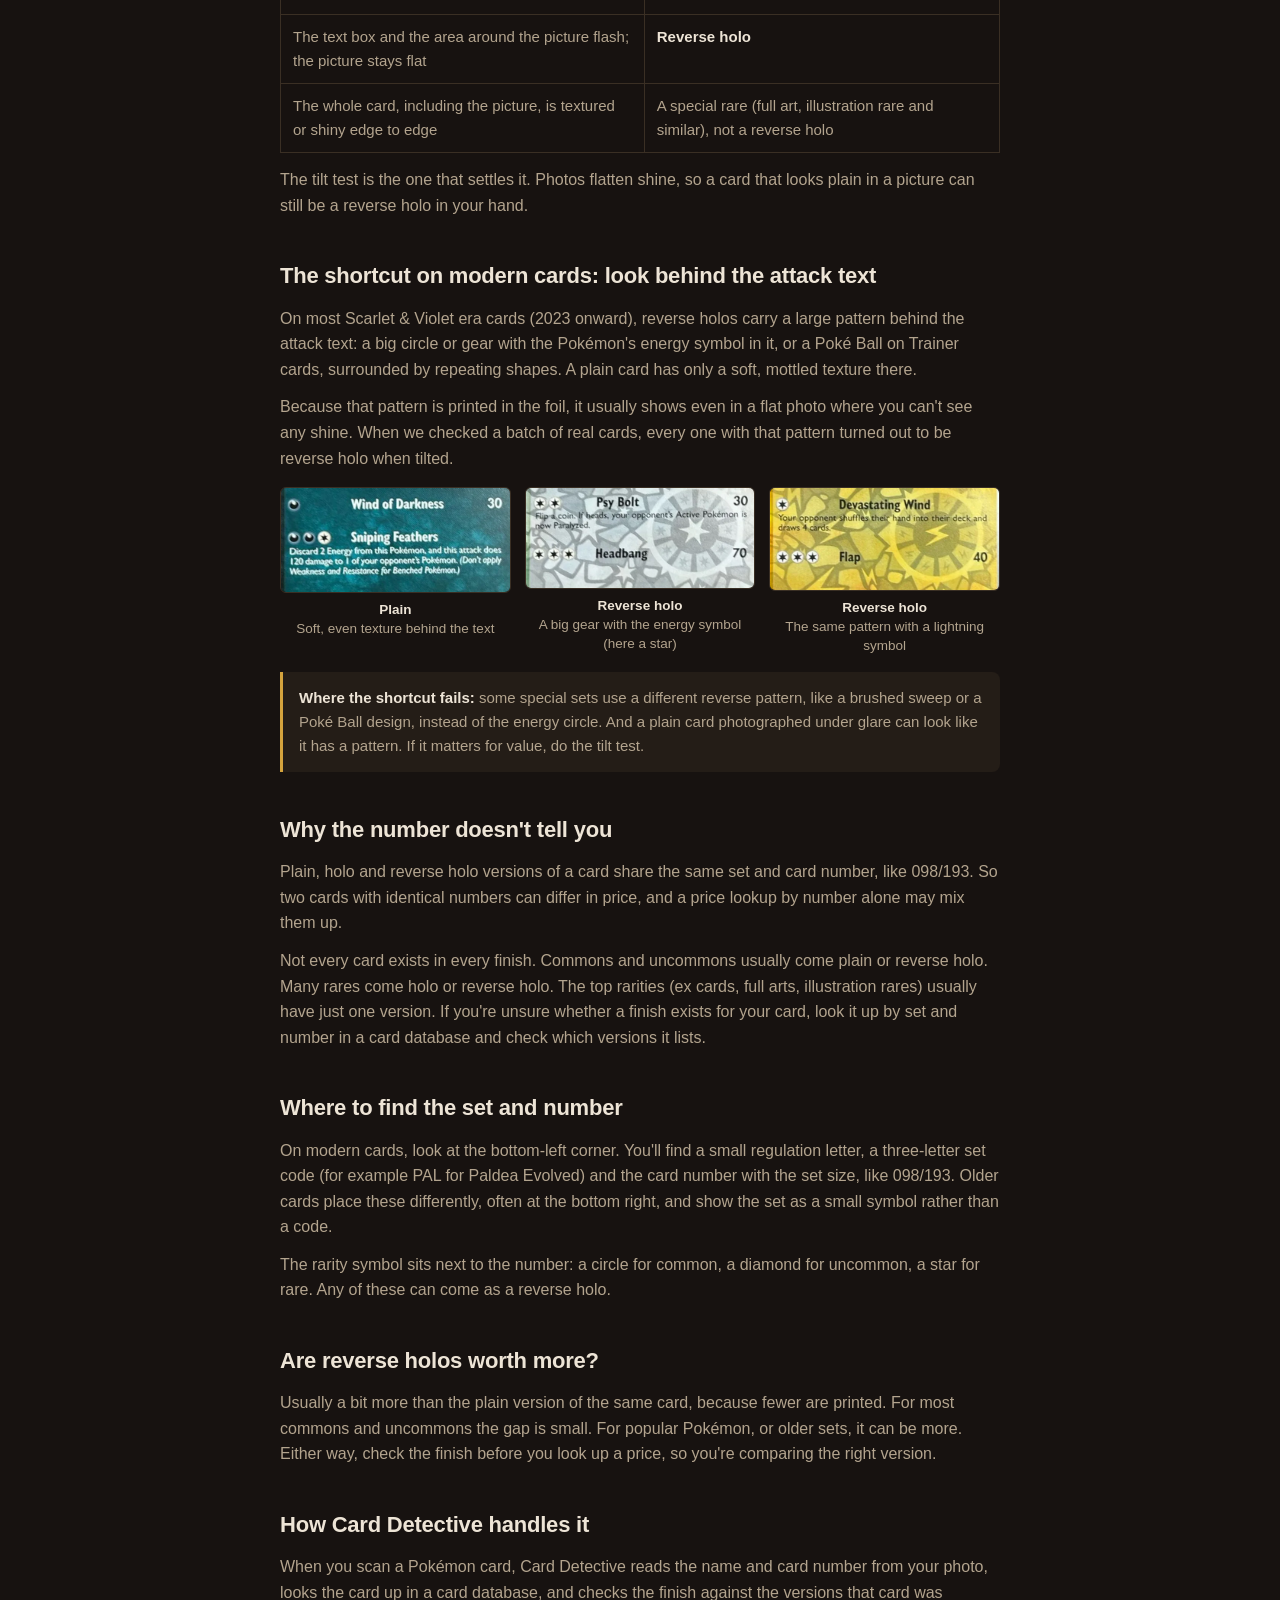
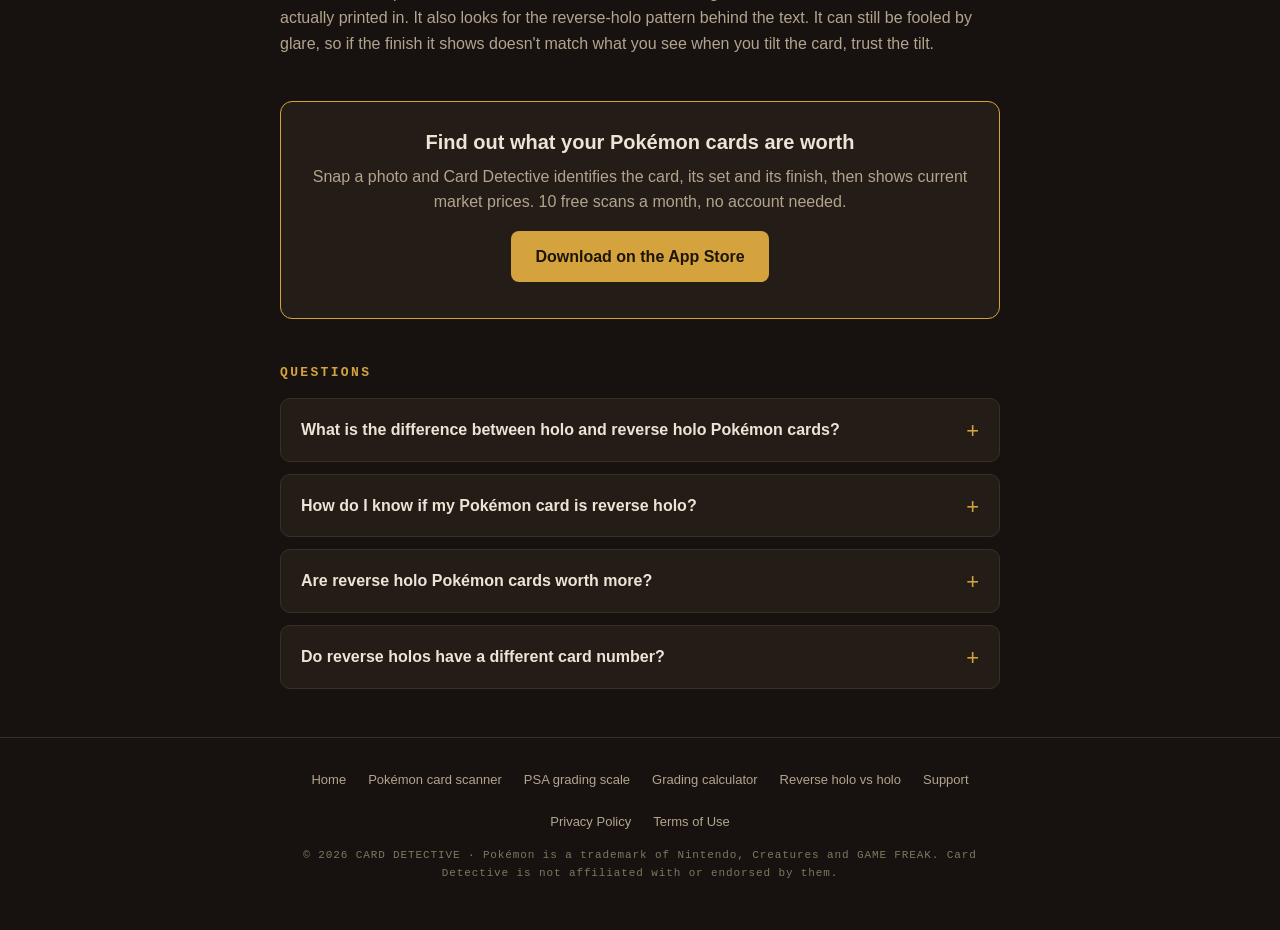
==== commit 21932ae2: "Reverse holo guide: real photos of our tilt-checked cards (plain/holo/reverse + text-box close-ups)," ====
--- a/how-to-tell-reverse-holo-pokemon-card/index.html
+++ b/how-to-tell-reverse-holo-pokemon-card/index.html
@@ -25,7 +25,7 @@
   "@type": "Article",
   "headline": "Reverse holo vs holo: how to tell Pokémon cards apart",
   "description": "Reverse holo, holo or plain? The 10-second tilt test, the pattern that gives away modern reverse holos in a photo, and why the card number can’t tell you.",
-  "image": "https://carddetective.app/og.png",
+  "image": ["https://carddetective.app/img/holo/reverse-cubone.webp", "https://carddetective.app/img/holo/textbox-reverse-wattrel.webp", "https://carddetective.app/og.png"],
   "datePublished": "2026-11-15",
   "dateModified": "2026-11-15",
   "mainEntityOfPage": "https://carddetective.app/how-to-tell-reverse-holo-pokemon-card/",
@@ -95,6 +95,14 @@
   article strong { color: var(--ink); }
   .callout { background: var(--bg-card); border-left: 3px solid var(--gold); border-radius: 0 8px 8px 0; padding: 14px 16px; margin: 16px 0; }
   .callout p { font-size: 15px; }
+  .photos { display: grid; grid-template-columns: repeat(3, 1fr); gap: 12px; margin: 14px 0 6px; }
+  .photos figure, .boxes figure { margin: 0; }
+  .photos img, .boxes img { width: 100%; height: auto; display: block; border-radius: 6px; border: 1px solid var(--border); background: var(--bg-card); }
+  .photos figcaption, .boxes figcaption { font-size: 13.5px; color: var(--ink-dim); margin-top: 8px; text-align: center; line-height: 1.4; }
+  .photos figcaption strong, .boxes figcaption strong { color: var(--ink); display: block; }
+  .boxes { display: grid; gap: 14px; margin: 16px 0 6px; }
+  @media (min-width: 640px) { .boxes { grid-template-columns: 1fr 1fr 1fr; } }
+  .photo-note { font-size: 13px; color: var(--ink-mute); text-align: center; margin-bottom: 4px; }
   .cta { background: var(--bg-card); border: 1px solid var(--gold); border-radius: 12px; padding: 24px 22px; text-align: center; margin: 44px 0; }
   .cta h2 { margin: 0 0 6px; font-size: 20px; }
   .cta p { color: var(--ink-dim); }
@@ -181,6 +189,23 @@
   </div>
   <p class="diagram-note">Simplified diagram. The circle on the reverse holo stands for the big pattern behind the text on modern cards.</p>
 
+  <h2 class="sec" style="margin-top:8px">Real cards, side by side</h2>
+  <div class="photos">
+    <figure>
+      <img src="/img/holo/plain-honchkrow.webp" width="360" height="529" loading="lazy" decoding="async" alt="Plain (non-holo) Honchkrow Pokémon card with a flat picture and flat text box">
+      <figcaption><strong>Plain</strong>Honchkrow. Nothing shines.</figcaption>
+    </figure>
+    <figure>
+      <img src="/img/holo/holo-ceruledge.webp" width="360" height="565" loading="lazy" decoding="async" alt="Holo Ceruledge Pokémon card with sparkling foil in the picture and a plain text box">
+      <figcaption><strong>Holo</strong>Ceruledge. The picture sparkles.</figcaption>
+    </figure>
+    <figure>
+      <img src="/img/holo/reverse-cubone.webp" width="360" height="514" loading="lazy" decoding="async" alt="Reverse holo Cubone Pokémon card with a foil pattern behind the text and a flat picture">
+      <figcaption><strong>Reverse holo</strong>Cubone. Foil around the picture.</figcaption>
+    </figure>
+  </div>
+  <p class="photo-note">Photos of our own cards, each confirmed by tilting it under a light.</p>
+
   <article>
     <h2>The 10-second tilt test</h2>
     <ol>
@@ -204,6 +229,20 @@
     <h2>The shortcut on modern cards: look behind the attack text</h2>
     <p>On most Scarlet &amp; Violet era cards (2023 onward), reverse holos carry a large pattern behind the attack text: a big circle or gear with the Pokémon's energy symbol in it, or a Poké Ball on Trainer cards, surrounded by repeating shapes. A plain card has only a soft, mottled texture there.</p>
     <p>Because that pattern is printed in the foil, it usually shows even in a flat photo where you can't see any shine. When we checked a batch of real cards, every one with that pattern turned out to be reverse holo when tilted.</p>
+    <div class="boxes">
+      <figure>
+        <img src="/img/holo/textbox-plain-honchkrow.webp" width="600" height="272" loading="lazy" decoding="async" alt="Close-up of a plain Pokémon card's attack text with only a soft mottled texture behind it">
+        <figcaption><strong>Plain</strong>Soft, even texture behind the text</figcaption>
+      </figure>
+      <figure>
+        <img src="/img/holo/textbox-reverse-girafarig.webp" width="600" height="263" loading="lazy" decoding="async" alt="Close-up of a reverse holo Pokémon card's attack text with a large gear pattern and star symbol behind it">
+        <figcaption><strong>Reverse holo</strong>A big gear with the energy symbol (here a star)</figcaption>
+      </figure>
+      <figure>
+        <img src="/img/holo/textbox-reverse-wattrel.webp" width="600" height="268" loading="lazy" decoding="async" alt="Close-up of a reverse holo Pokémon card's attack text with a large gear pattern and lightning symbol behind it">
+        <figcaption><strong>Reverse holo</strong>The same pattern with a lightning symbol</figcaption>
+      </figure>
+    </div>
     <div class="callout">
       <p><strong>Where the shortcut fails:</strong> some special sets use a different reverse pattern, like a brushed sweep or a Poké Ball design, instead of the energy circle. And a plain card photographed under glare can look like it has a pattern. If it matters for value, do the tilt test.</p>
     </div>
